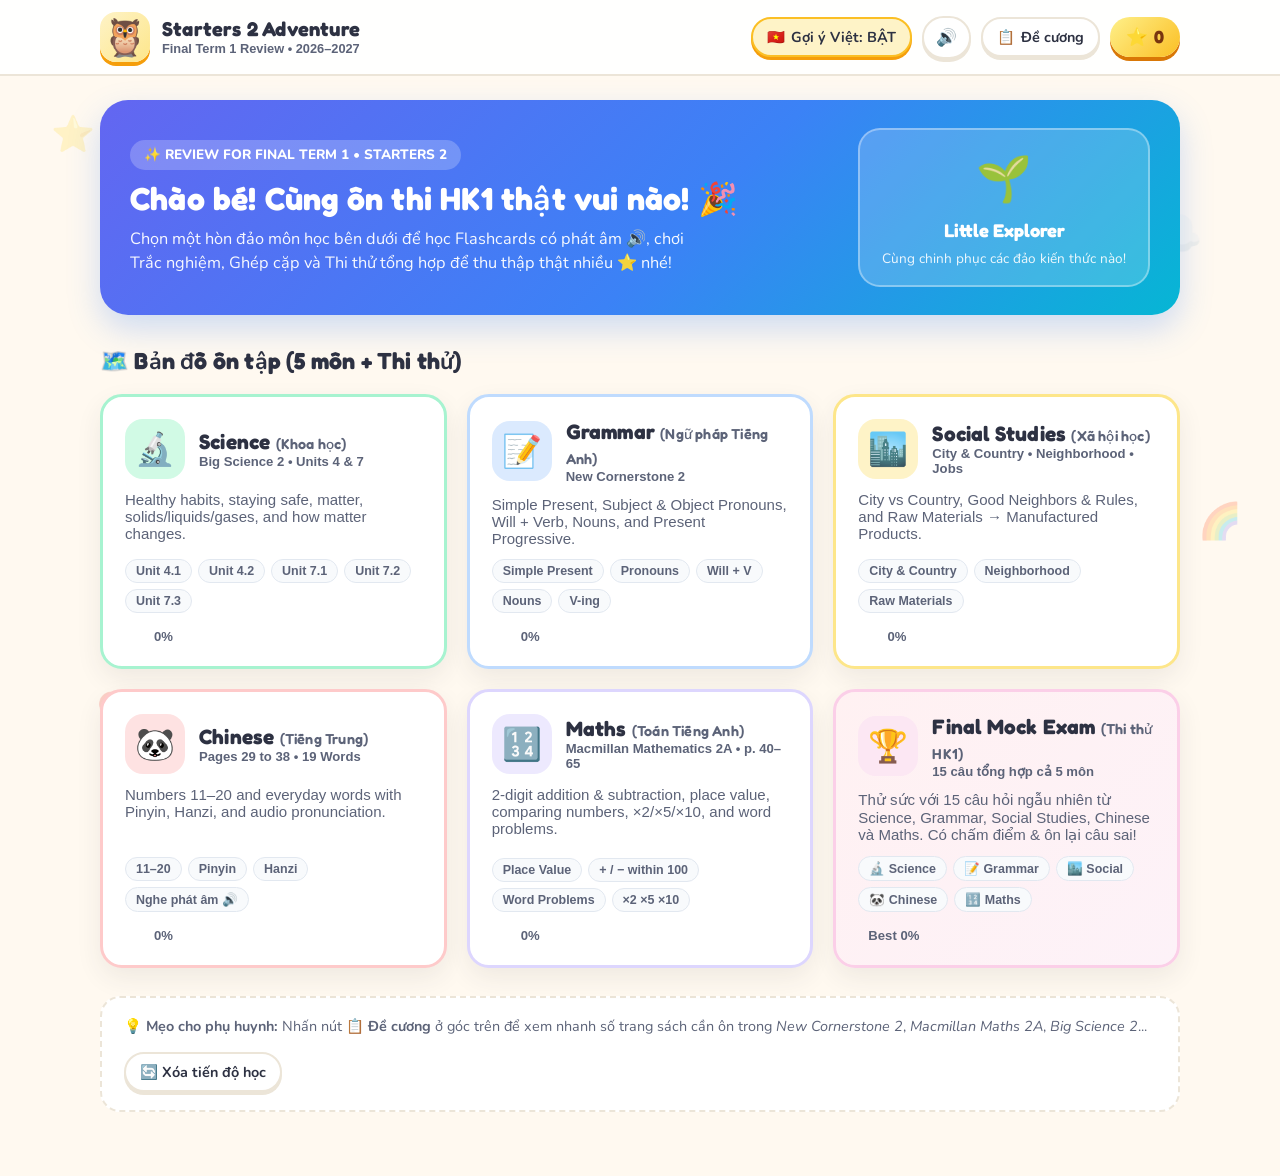
==== review-app/index.html @ 8acafac0 "Add Starters 2 Final Term 1 review web app" ====
<!DOCTYPE html>
<html lang="en">
<head>
  <meta charset="UTF-8" />
  <meta name="viewport" content="width=device-width, initial-scale=1.0" />
  <title>Starters 2 — Final Term 1 Review Adventure</title>
  <link rel="preconnect" href="https://fonts.googleapis.com">
  <link rel="preconnect" href="https://fonts.gstatic.com" crossorigin>
  <link href="https://fonts.googleapis.com/css2?family=Fredoka:wght@400;500;600;700&family=Nunito:wght@500;600;700;800&display=swap" rel="stylesheet">
  <link rel="stylesheet" href="styles.css" />
</head>
<body>
  <div class="bg-decor" aria-hidden="true">
    <span class="float-shape s1">⭐</span>
    <span class="float-shape s2">☁️</span>
    <span class="float-shape s3">🎈</span>
    <span class="float-shape s4">✨</span>
    <span class="float-shape s5">🌈</span>
  </div>

  <header class="topbar">
    <div class="topbar-inner">
      <button class="brand" id="btnHome" title="Back to Home">
        <span class="brand-logo">🦉</span>
        <div class="brand-text">
          <h1>Starters 2 Adventure</h1>
          <p>Final Term 1 Review • 2026–2027</p>
        </div>
      </button>

      <div class="topbar-actions">
        <button class="pill-btn" id="btnToggleVi" title="Bật/tắt gợi ý Tiếng Việt">
          <span>🇻🇳</span> <span id="viLabel">Gợi ý Việt: BẬT</span>
        </button>
        <button class="pill-btn icon-only" id="btnSound" title="Bật/tắt âm thanh">🔊</button>
        <button class="pill-btn" id="btnSyllabus" title="Xem đề cương & số trang sách">
          📋 <span class="hide-sm">Đề cương</span>
        </button>
        <div class="star-badge" id="starCounter" title="Số sao bé đạt được">
          <span class="star-icon">⭐</span>
          <span id="totalStars">0</span>
        </div>
      </div>
    </div>
  </header>

  <main id="app" class="app-container">
    <!-- Dynamic views rendered by app.js -->
  </main>

  <!-- Syllabus Reference Modal -->
  <div class="modal-backdrop hidden" id="syllabusModal" role="dialog" aria-modal="true" aria-labelledby="syllabusTitle">
    <div class="modal-card">
      <div class="modal-header">
        <h2 id="syllabusTitle">📋 Đề cương ôn thi HK1 — Starters 2</h2>
        <button class="close-btn" id="btnCloseSyllabus" aria-label="Close">✕</button>
      </div>
      <div class="modal-body" id="syllabusContent"></div>
    </div>
  </div>

  <!-- Confetti Canvas -->
  <canvas id="confettiCanvas" aria-hidden="true"></canvas>

  <script src="data.js"></script>
  <script src="app.js"></script>
</body>
</html>
---- review-app/styles.css ----
:root {
  --bg: #fff9f0;
  --surface: #ffffff;
  --text: #2d3142;
  --text-soft: #5c6378;
  --border: #ece5d8;

  --science: #10b981;
  --science-dark: #059669;
  --science-soft: #d1fae5;

  --grammar: #3b82f6;
  --grammar-dark: #2563eb;
  --grammar-soft: #dbeafe;

  --social: #f59e0b;
  --social-dark: #d97706;
  --social-soft: #fef3c7;

  --chinese: #ef4444;
  --chinese-dark: #dc2626;
  --chinese-soft: #fee2e2;

  --maths: #8b5cf6;
  --maths-dark: #7c3aed;
  --maths-soft: #ede9fe;

  --exam: #ec4899;
  --exam-dark: #db2777;
  --exam-soft: #fce7f3;

  --gold: #fbbf24;
  --radius: 22px;
  --shadow: 0 10px 26px rgba(45, 49, 66, 0.08);
  --shadow-lg: 0 16px 36px rgba(45, 49, 66, 0.13);
}

* {
  box-sizing: border-box;
  margin: 0;
  padding: 0;
}

body {
  font-family: 'Nunito', -apple-system, BlinkMacSystemFont, 'Segoe UI', sans-serif;
  background: var(--bg);
  color: var(--text);
  min-height: 100vh;
  overflow-x: hidden;
  line-height: 1.5;
}

h1, h2, h3, h4, .font-display {
  font-family: 'Fredoka', 'Nunito', sans-serif;
  letter-spacing: 0.2px;
}

/* Floating background decorations */
.bg-decor {
  position: fixed;
  inset: 0;
  pointer-events: none;
  z-index: 0;
  overflow: hidden;
}

.float-shape {
  position: absolute;
  font-size: 2.2rem;
  opacity: 0.22;
  animation: floatY 8s ease-in-out infinite;
}
.float-shape.s1 { top: 12%; left: 4%; animation-delay: 0s; }
.float-shape.s2 { top: 22%; right: 6%; animation-delay: 1.5s; font-size: 3rem; }
.float-shape.s3 { bottom: 18%; left: 7%; animation-delay: 3s; }
.float-shape.s4 { bottom: 12%; right: 8%; animation-delay: 2s; }
.float-shape.s5 { top: 55%; right: 3%; animation-delay: 4s; }

@keyframes floatY {
  0%, 100% { transform: translateY(0px) rotate(0deg); }
  50% { transform: translateY(-16px) rotate(6deg); }
}

/* Top Navigation Bar */
.topbar {
  position: sticky;
  top: 0;
  z-index: 30;
  background: rgba(255, 255, 255, 0.92);
  backdrop-filter: blur(12px);
  border-bottom: 2px solid var(--border);
}

.topbar-inner {
  max-width: 1120px;
  margin: 0 auto;
  padding: 12px 20px;
  display: flex;
  align-items: center;
  justify-content: space-between;
  gap: 12px;
  flex-wrap: wrap;
}

.brand {
  display: flex;
  align-items: center;
  gap: 12px;
  background: none;
  border: none;
  cursor: pointer;
  text-align: left;
  color: var(--text);
}

.brand-logo {
  font-size: 2.3rem;
  width: 50px;
  height: 50px;
  display: grid;
  place-items: center;
  background: linear-gradient(135deg, #fef3c7, #fde68a);
  border-radius: 16px;
  box-shadow: 0 4px 0 #f59e0b;
  transition: transform 0.2s;
}
.brand:hover .brand-logo { transform: rotate(-6deg) scale(1.06); }

.brand-text h1 {
  font-size: 1.25rem;
  line-height: 1.15;
  color: var(--text);
}
.brand-text p {
  font-size: 0.8rem;
  font-weight: 700;
  color: var(--text-soft);
}

.topbar-actions {
  display: flex;
  align-items: center;
  gap: 10px;
  flex-wrap: wrap;
}

.pill-btn {
  display: inline-flex;
  align-items: center;
  gap: 6px;
  background: var(--surface);
  border: 2px solid var(--border);
  border-radius: 999px;
  padding: 8px 14px;
  font-family: inherit;
  font-size: 0.9rem;
  font-weight: 700;
  color: var(--text);
  cursor: pointer;
  transition: all 0.15s ease;
  box-shadow: 0 3px 0 var(--border);
}
.pill-btn:hover {
  transform: translateY(-2px);
  border-color: #cbd5e1;
}
.pill-btn:active {
  transform: translateY(1px);
  box-shadow: 0 1px 0 var(--border);
}
.pill-btn.active {
  background: #fef3c7;
  border-color: #fbbf24;
  box-shadow: 0 3px 0 #f59e0b;
}
.pill-btn.icon-only {
  padding: 8px 12px;
  font-size: 1.05rem;
}

.star-badge {
  display: inline-flex;
  align-items: center;
  gap: 6px;
  background: linear-gradient(135deg, #fef08a, #fbbf24);
  color: #78350f;
  font-family: 'Fredoka', sans-serif;
  font-weight: 700;
  font-size: 1.1rem;
  padding: 7px 16px;
  border-radius: 999px;
  box-shadow: 0 4px 0 #d97706;
}
.star-badge.pop {
  animation: popStar 0.4s ease;
}
@keyframes popStar {
  0% { transform: scale(1); }
  50% { transform: scale(1.25); }
  100% { transform: scale(1); }
}

/* Main Container */
.app-container {
  position: relative;
  z-index: 1;
  max-width: 1120px;
  margin: 0 auto;
  padding: 24px 20px 64px;
}

/* Hero Banner on Home */
.hero-card {
  background: linear-gradient(135deg, #6366f1 0%, #3b82f6 55%, #06b6d4 100%);
  color: white;
  border-radius: 28px;
  padding: 28px 30px;
  display: flex;
  align-items: center;
  justify-content: space-between;
  gap: 24px;
  box-shadow: 0 14px 32px rgba(59, 130, 246, 0.25);
  margin-bottom: 28px;
  flex-wrap: wrap;
}

.hero-left {
  flex: 1;
  min-width: 260px;
}

.hero-badge {
  display: inline-flex;
  align-items: center;
  gap: 6px;
  background: rgba(255, 255, 255, 0.22);
  padding: 5px 14px;
  border-radius: 999px;
  font-size: 0.85rem;
  font-weight: 800;
  margin-bottom: 10px;
}

.hero-left h2 {
  font-size: 2rem;
  line-height: 1.2;
  margin-bottom: 8px;
}

.hero-left p {
  font-size: 1.02rem;
  opacity: 0.95;
  max-width: 560px;
}

.hero-rank {
  background: rgba(255, 255, 255, 0.18);
  border: 2px solid rgba(255, 255, 255, 0.35);
  border-radius: 22px;
  padding: 16px 22px;
  min-width: 220px;
  text-align: center;
}

.rank-emoji {
  font-size: 2.8rem;
  display: block;
  margin-bottom: 4px;
}
.rank-title {
  font-family: 'Fredoka', sans-serif;
  font-size: 1.15rem;
  font-weight: 700;
}
.rank-sub {
  font-size: 0.85rem;
  opacity: 0.9;
  margin-top: 4px;
}

/* Section Title */
.section-head {
  display: flex;
  align-items: center;
  justify-content: space-between;
  gap: 12px;
  margin-bottom: 16px;
  flex-wrap: wrap;
}
.section-head h3 {
  font-size: 1.45rem;
}

/* Subject Cards Grid */
.subject-grid {
  display: grid;
  grid-template-columns: repeat(auto-fit, minmax(290px, 1fr));
  gap: 20px;
  margin-bottom: 28px;
}

.subject-card {
  background: var(--surface);
  border-radius: var(--radius);
  padding: 22px;
  border: 3px solid var(--border);
  box-shadow: var(--shadow);
  cursor: pointer;
  transition: transform 0.2s ease, box-shadow 0.2s ease;
  display: flex;
  flex-direction: column;
  gap: 12px;
  position: relative;
  overflow: hidden;
  text-align: left;
}
.subject-card:hover {
  transform: translateY(-6px);
  box-shadow: var(--shadow-lg);
}

.subject-card[data-theme="science"] { border-color: #a7f3d0; }
.subject-card[data-theme="grammar"] { border-color: #bfdbfe; }
.subject-card[data-theme="social"]  { border-color: #fde68a; }
.subject-card[data-theme="chinese"] { border-color: #fecaca; }
.subject-card[data-theme="maths"]   { border-color: #ddd6fe; }
.subject-card[data-theme="exam"]    {
  border-color: #fbcfe8;
  background: linear-gradient(135deg, #fff1f2 0%, #fdf2f8 100%);
}

.subject-top {
  display: flex;
  align-items: center;
  gap: 14px;
}

.subject-icon {
  width: 60px;
  height: 60px;
  border-radius: 18px;
  display: grid;
  place-items: center;
  font-size: 2rem;
  flex-shrink: 0;
}
.subject-card[data-theme="science"] .subject-icon { background: var(--science-soft); }
.subject-card[data-theme="grammar"] .subject-icon { background: var(--grammar-soft); }
.subject-card[data-theme="social"]  .subject-icon { background: var(--social-soft); }
.subject-card[data-theme="chinese"] .subject-icon { background: var(--chinese-soft); }
.subject-card[data-theme="maths"]   .subject-icon { background: var(--maths-soft); }
.subject-card[data-theme="exam"]    .subject-icon { background: var(--exam-soft); }

.subject-meta h4 {
  font-size: 1.3rem;
  color: var(--text);
}
.subject-meta .book-tag {
  font-size: 0.82rem;
  font-weight: 700;
  color: var(--text-soft);
}

.subject-desc {
  font-size: 0.94rem;
  color: var(--text-soft);
  flex: 1;
}

.subject-tags {
  display: flex;
  flex-wrap: wrap;
  gap: 6px;
}
.mini-tag {
  font-size: 0.78rem;
  font-weight: 700;
  padding: 4px 10px;
  border-radius: 999px;
  background: #f8fafc;
  border: 1px solid #e2e8f0;
  color: var(--text-soft);
}

.progress-row {
  display: flex;
  align-items: center;
  gap: 10px;
  margin-top: 4px;
}
.progress-track {
  flex: 1;
  height: 11px;
  background: #f1f5f9;
  border-radius: 999px;
  overflow: hidden;
}
.progress-fill {
  height: 100%;
  border-radius: 999px;
  transition: width 0.4s ease;
}
.subject-card[data-theme="science"] .progress-fill { background: var(--science); }
.subject-card[data-theme="grammar"] .progress-fill { background: var(--grammar); }
.subject-card[data-theme="social"]  .progress-fill { background: var(--social); }
.subject-card[data-theme="chinese"] .progress-fill { background: var(--chinese); }
.subject-card[data-theme="maths"]   .progress-fill { background: var(--maths); }
.subject-card[data-theme="exam"]    .progress-fill { background: var(--exam); }

.progress-pct {
  font-size: 0.82rem;
  font-weight: 800;
  color: var(--text-soft);
  min-width: 38px;
  text-align: right;
}

/* Subject Detail View */
.back-bar {
  display: flex;
  align-items: center;
  justify-content: space-between;
  gap: 12px;
  margin-bottom: 20px;
  flex-wrap: wrap;
}

.btn {
  display: inline-flex;
  align-items: center;
  justify-content: center;
  gap: 8px;
  border: none;
  border-radius: 16px;
  padding: 12px 22px;
  font-family: 'Fredoka', 'Nunito', sans-serif;
  font-size: 1rem;
  font-weight: 600;
  cursor: pointer;
  transition: transform 0.12s ease, filter 0.15s ease;
}
.btn:hover { filter: brightness(1.04); transform: translateY(-2px); }
.btn:active { transform: translateY(2px); }
.btn:disabled { opacity: 0.5; cursor: not-allowed; transform: none; }

.btn-primary {
  background: var(--grammar);
  color: white;
  box-shadow: 0 5px 0 var(--grammar-dark);
}
.btn-success {
  background: var(--science);
  color: white;
  box-shadow: 0 5px 0 var(--science-dark);
}
.btn-warn {
  background: var(--social);
  color: white;
  box-shadow: 0 5px 0 var(--social-dark);
}
.btn-pink {
  background: var(--exam);
  color: white;
  box-shadow: 0 5px 0 var(--exam-dark);
}
.btn-ghost {
  background: var(--surface);
  color: var(--text);
  border: 2px solid var(--border);
  box-shadow: 0 4px 0 var(--border);
}

.subject-banner {
  border-radius: 24px;
  padding: 22px 26px;
  color: white;
  display: flex;
  align-items: center;
  justify-content: space-between;
  gap: 18px;
  margin-bottom: 22px;
  flex-wrap: wrap;
}
.subject-banner.science { background: linear-gradient(135deg, #10b981, #059669); }
.subject-banner.grammar { background: linear-gradient(135deg, #3b82f6, #2563eb); }
.subject-banner.social  { background: linear-gradient(135deg, #f59e0b, #d97706); }
.subject-banner.chinese { background: linear-gradient(135deg, #ef4444, #dc2626); }
.subject-banner.maths   { background: linear-gradient(135deg, #8b5cf6, #7c3aed); }
.subject-banner.exam    { background: linear-gradient(135deg, #ec4899, #db2777); }

.banner-info {
  display: flex;
  align-items: center;
  gap: 16px;
}
.banner-emoji {
  font-size: 2.8rem;
  background: rgba(255, 255, 255, 0.22);
  width: 68px;
  height: 68px;
  border-radius: 20px;
  display: grid;
  place-items: center;
}
.banner-info h2 { font-size: 1.7rem; }
.banner-info p { opacity: 0.94; font-size: 0.95rem; }

/* Topic Filter Pills */
.topic-pills {
  display: flex;
  flex-wrap: wrap;
  gap: 10px;
  margin-bottom: 20px;
}
.topic-pill {
  background: var(--surface);
  border: 2px solid var(--border);
  border-radius: 999px;
  padding: 8px 16px;
  font-family: inherit;
  font-weight: 700;
  font-size: 0.9rem;
  color: var(--text);
  cursor: pointer;
  transition: all 0.15s;
}
.topic-pill:hover { border-color: #94a3b8; }
.topic-pill.active {
  background: #2d3142;
  color: white;
  border-color: #2d3142;
}

/* Mode Tabs */
.mode-tabs {
  display: grid;
  grid-template-columns: repeat(auto-fit, minmax(150px, 1fr));
  gap: 12px;
  margin-bottom: 24px;
}
.mode-tab {
  background: var(--surface);
  border: 3px solid var(--border);
  border-radius: 18px;
  padding: 14px 12px;
  font-family: 'Fredoka', sans-serif;
  font-size: 1rem;
  font-weight: 600;
  color: var(--text);
  cursor: pointer;
  display: flex;
  align-items: center;
  justify-content: center;
  gap: 8px;
  transition: all 0.15s;
  box-shadow: 0 4px 0 var(--border);
}
.mode-tab:hover { transform: translateY(-2px); }
.mode-tab.active {
  background: #fef3c7;
  border-color: #f59e0b;
  box-shadow: 0 4px 0 #d97706;
  color: #78350f;
}

/* Panel Card */
.panel {
  background: var(--surface);
  border: 3px solid var(--border);
  border-radius: 26px;
  padding: 28px;
  box-shadow: var(--shadow);
}

/* Flashcard Mode */
.flashcard-stage {
  display: flex;
  flex-direction: column;
  align-items: center;
  gap: 20px;
}

.flashcard-wrap {
  width: 100%;
  max-width: 540px;
  perspective: 1100px;
}

.flashcard {
  width: 100%;
  min-height: 310px;
  position: relative;
  transform-style: preserve-3d;
  transition: transform 0.55s cubic-bezier(0.22, 1, 0.36, 1);
  cursor: pointer;
}
.flashcard.flipped { transform: rotateY(180deg); }

.card-face {
  position: absolute;
  inset: 0;
  backface-visibility: hidden;
  border-radius: 26px;
  padding: 28px 24px;
  display: flex;
  flex-direction: column;
  align-items: center;
  justify-content: center;
  text-align: center;
  gap: 12px;
  border: 3px solid #e2e8f0;
  box-shadow: 0 12px 26px rgba(45, 49, 66, 0.09);
}

.card-front {
  background: linear-gradient(180deg, #ffffff 0%, #f8fafc 100%);
}
.card-back {
  background: linear-gradient(180deg, #fffbeb 0%, #fef3c7 100%);
  border-color: #fcd34d;
  transform: rotateY(180deg);
}

.fc-topic {
  font-size: 0.8rem;
  font-weight: 800;
  text-transform: uppercase;
  letter-spacing: 0.6px;
  color: var(--text-soft);
  background: rgba(15, 23, 42, 0.06);
  padding: 4px 12px;
  border-radius: 999px;
}

.fc-emoji { font-size: 3.5rem; line-height: 1; }
.fc-word {
  font-family: 'Fredoka', sans-serif;
  font-size: 2.1rem;
  font-weight: 700;
  color: var(--text);
}
.fc-word.hanzi {
  font-size: 3.4rem;
}
.fc-pinyin {
  font-size: 1.35rem;
  font-weight: 800;
  color: var(--chinese);
}
.fc-meaning {
  font-size: 1.35rem;
  font-weight: 800;
  color: #92400e;
}
.fc-example {
  font-size: 1rem;
  color: var(--text);
  background: rgba(255, 255, 255, 0.78);
  padding: 10px 16px;
  border-radius: 14px;
  max-width: 440px;
}
.fc-tip {
  font-size: 0.85rem;
  color: var(--text-soft);
  margin-top: 6px;
}

.speak-btn {
  display: inline-flex;
  align-items: center;
  gap: 6px;
  background: #3b82f6;
  color: white;
  border: none;
  border-radius: 999px;
  padding: 8px 18px;
  font-family: inherit;
  font-weight: 700;
  font-size: 0.92rem;
  cursor: pointer;
  box-shadow: 0 3px 0 #1d4ed8;
}
.speak-btn:hover { filter: brightness(1.06); }

.fc-controls {
  display: flex;
  align-items: center;
  justify-content: center;
  gap: 12px;
  flex-wrap: wrap;
}
.fc-counter {
  font-weight: 800;
  color: var(--text-soft);
  min-width: 90px;
  text-align: center;
}

/* Quiz Mode */
.quiz-header {
  display: flex;
  align-items: center;
  justify-content: space-between;
  gap: 12px;
  margin-bottom: 18px;
  flex-wrap: wrap;
}
.quiz-progress-bar {
  width: 100%;
  height: 12px;
  background: #f1f5f9;
  border-radius: 999px;
  overflow: hidden;
  margin-bottom: 22px;
}
.quiz-progress-fill {
  height: 100%;
  background: linear-gradient(90deg, #3b82f6, #10b981);
  border-radius: 999px;
  transition: width 0.35s ease;
}

.quiz-question-box {
  background: #f8fafc;
  border: 2px solid #e2e8f0;
  border-radius: 20px;
  padding: 22px;
  margin-bottom: 20px;
  text-align: center;
}
.quiz-emoji { font-size: 2.8rem; margin-bottom: 8px; display: block; }
.quiz-q-text {
  font-family: 'Fredoka', sans-serif;
  font-size: 1.45rem;
  color: var(--text);
  margin-bottom: 8px;
}
.quiz-q-text.hanzi-big { font-size: 2.2rem; }
.quiz-vi-hint {
  font-size: 0.95rem;
  color: #0369a1;
  background: #e0f2fe;
  display: inline-block;
  padding: 4px 12px;
  border-radius: 999px;
  font-weight: 700;
  margin-top: 6px;
}

.options-grid {
  display: grid;
  grid-template-columns: repeat(auto-fit, minmax(220px, 1fr));
  gap: 14px;
  margin-bottom: 18px;
}

.option-btn {
  background: var(--surface);
  border: 3px solid #e2e8f0;
  border-radius: 18px;
  padding: 16px 18px;
  font-family: inherit;
  font-size: 1.08rem;
  font-weight: 700;
  color: var(--text);
  cursor: pointer;
  text-align: left;
  display: flex;
  align-items: center;
  gap: 12px;
  transition: all 0.15s ease;
  box-shadow: 0 4px 0 #e2e8f0;
}
.option-btn:hover:not(:disabled) {
  border-color: #60a5fa;
  background: #eff6ff;
  transform: translateY(-2px);
}
.option-letter {
  width: 34px;
  height: 34px;
  border-radius: 10px;
  background: #f1f5f9;
  display: grid;
  place-items: center;
  font-family: 'Fredoka', sans-serif;
  font-weight: 700;
  flex-shrink: 0;
}
.option-btn.correct {
  background: #d1fae5;
  border-color: #10b981;
  box-shadow: 0 4px 0 #059669;
  color: #065f46;
}
.option-btn.correct .option-letter { background: #10b981; color: white; }

.option-btn.wrong {
  background: #fee2e2;
  border-color: #ef4444;
  box-shadow: 0 4px 0 #dc2626;
  color: #991b1b;
  animation: shake 0.35s ease;
}
.option-btn.wrong .option-letter { background: #ef4444; color: white; }

@keyframes shake {
  0%, 100% { transform: translateX(0); }
  25% { transform: translateX(-6px); }
  75% { transform: translateX(6px); }
}

.feedback-banner {
  border-radius: 18px;
  padding: 16px 20px;
  margin-bottom: 16px;
  display: flex;
  align-items: center;
  justify-content: space-between;
  gap: 14px;
  flex-wrap: wrap;
}
.feedback-banner.ok {
  background: #ecfdf5;
  border: 2px solid #6ee7b7;
  color: #065f46;
}
.feedback-banner.no {
  background: #fef2f2;
  border: 2px solid #fca5a5;
  color: #991b1b;
}
.feedback-text strong { display: block; font-size: 1.08rem; }

/* Matching Game */
.match-board {
  display: grid;
  grid-template-columns: 1fr 1fr;
  gap: 18px;
  margin-top: 16px;
}
.match-col {
  display: flex;
  flex-direction: column;
  gap: 12px;
}
.match-card {
  background: var(--surface);
  border: 3px solid #e2e8f0;
  border-radius: 16px;
  padding: 14px 16px;
  font-family: inherit;
  font-size: 1.02rem;
  font-weight: 700;
  color: var(--text);
  cursor: pointer;
  text-align: center;
  transition: all 0.15s;
  box-shadow: 0 4px 0 #e2e8f0;
}
.match-card:hover:not(:disabled) {
  transform: translateY(-2px);
  border-color: #93c5fd;
}
.match-card.selected {
  background: #dbeafe;
  border-color: #3b82f6;
  box-shadow: 0 4px 0 #2563eb;
}
.match-card.matched {
  background: #d1fae5;
  border-color: #10b981;
  color: #065f46;
  opacity: 0.72;
  cursor: default;
  box-shadow: none;
}
.match-card.wrong-flash {
  background: #fee2e2;
  border-color: #ef4444;
  animation: shake 0.35s ease;
}

/* Fill-in-the-blank / Word Chip Builder */
.blank-sentence {
  font-family: 'Fredoka', sans-serif;
  font-size: 1.45rem;
  line-height: 1.8;
  margin: 10px 0 14px;
}
.blank-slot {
  display: inline-block;
  min-width: 110px;
  padding: 2px 14px;
  margin: 0 4px;
  border-bottom: 4px dashed #3b82f6;
  background: #eff6ff;
  border-radius: 10px;
  color: #1d4ed8;
  font-weight: 700;
}
.blank-slot.filled-ok {
  border-bottom-color: #10b981;
  background: #d1fae5;
  color: #065f46;
}
.blank-slot.filled-no {
  border-bottom-color: #ef4444;
  background: #fee2e2;
  color: #991b1b;
}

.chips-wrap {
  display: flex;
  flex-wrap: wrap;
  justify-content: center;
  gap: 12px;
  margin: 18px 0;
}
.word-chip {
  background: var(--surface);
  border: 3px solid #cbd5e1;
  border-radius: 16px;
  padding: 12px 22px;
  font-family: 'Fredoka', sans-serif;
  font-size: 1.1rem;
  color: var(--text);
  cursor: pointer;
  box-shadow: 0 4px 0 #cbd5e1;
  transition: all 0.15s;
}
.word-chip:hover:not(:disabled) {
  background: #fef3c7;
  border-color: #f59e0b;
  transform: translateY(-2px);
}

/* Result Summary Card */
.result-card {
  text-align: center;
  padding: 28px 18px;
}
.result-trophy { font-size: 4.5rem; margin-bottom: 8px; }
.result-card h3 { font-size: 1.9rem; margin-bottom: 8px; }
.result-score {
  font-family: 'Fredoka', sans-serif;
  font-size: 2.3rem;
  color: var(--grammar);
  margin: 10px 0;
}
.mistake-list {
  text-align: left;
  max-width: 640px;
  margin: 20px auto;
  display: flex;
  flex-direction: column;
  gap: 10px;
}
.mistake-item {
  background: #fff7ed;
  border: 2px solid #fed7aa;
  border-radius: 14px;
  padding: 12px 16px;
  font-size: 0.95rem;
}

/* Parent Reset Footer */
.home-footer {
  margin-top: 28px;
  padding: 18px 22px;
  background: var(--surface);
  border: 2px dashed var(--border);
  border-radius: 20px;
  display: flex;
  align-items: center;
  justify-content: space-between;
  gap: 14px;
  flex-wrap: wrap;
  font-size: 0.9rem;
  color: var(--text-soft);
}

/* Modal */
.modal-backdrop {
  position: fixed;
  inset: 0;
  background: rgba(15, 23, 42, 0.55);
  backdrop-filter: blur(4px);
  z-index: 60;
  display: flex;
  align-items: center;
  justify-content: center;
  padding: 18px;
}
.modal-backdrop.hidden { display: none; }

.modal-card {
  background: var(--surface);
  border-radius: 24px;
  width: 100%;
  max-width: 720px;
  max-height: 86vh;
  display: flex;
  flex-direction: column;
  overflow: hidden;
  box-shadow: 0 24px 60px rgba(0, 0, 0, 0.25);
}
.modal-header {
  padding: 18px 24px;
  border-bottom: 2px solid var(--border);
  display: flex;
  align-items: center;
  justify-content: space-between;
}
.close-btn {
  width: 36px;
  height: 36px;
  border-radius: 12px;
  border: 2px solid var(--border);
  background: #f8fafc;
  font-size: 1.1rem;
  cursor: pointer;
}
.modal-body {
  padding: 20px 24px;
  overflow-y: auto;
  display: flex;
  flex-direction: column;
  gap: 14px;
}
.syl-block {
  background: #f8fafc;
  border: 2px solid #e2e8f0;
  border-radius: 16px;
  padding: 14px 16px;
}
.syl-block h4 { margin-bottom: 6px; font-size: 1.08rem; }
.syl-block ul { padding-left: 18px; font-size: 0.92rem; color: var(--text-soft); }
.syl-block li { margin-bottom: 4px; }

/* Confetti Canvas */
#confettiCanvas {
  position: fixed;
  inset: 0;
  pointer-events: none;
  z-index: 80;
}

@media (max-width: 640px) {
  .hide-sm { display: none; }
  .hero-left h2 { font-size: 1.55rem; }
  .panel { padding: 18px; }
  .match-board { grid-template-columns: 1fr; }
  .fc-word { font-size: 1.7rem; }
  .fc-word.hanzi { font-size: 2.7rem; }
}
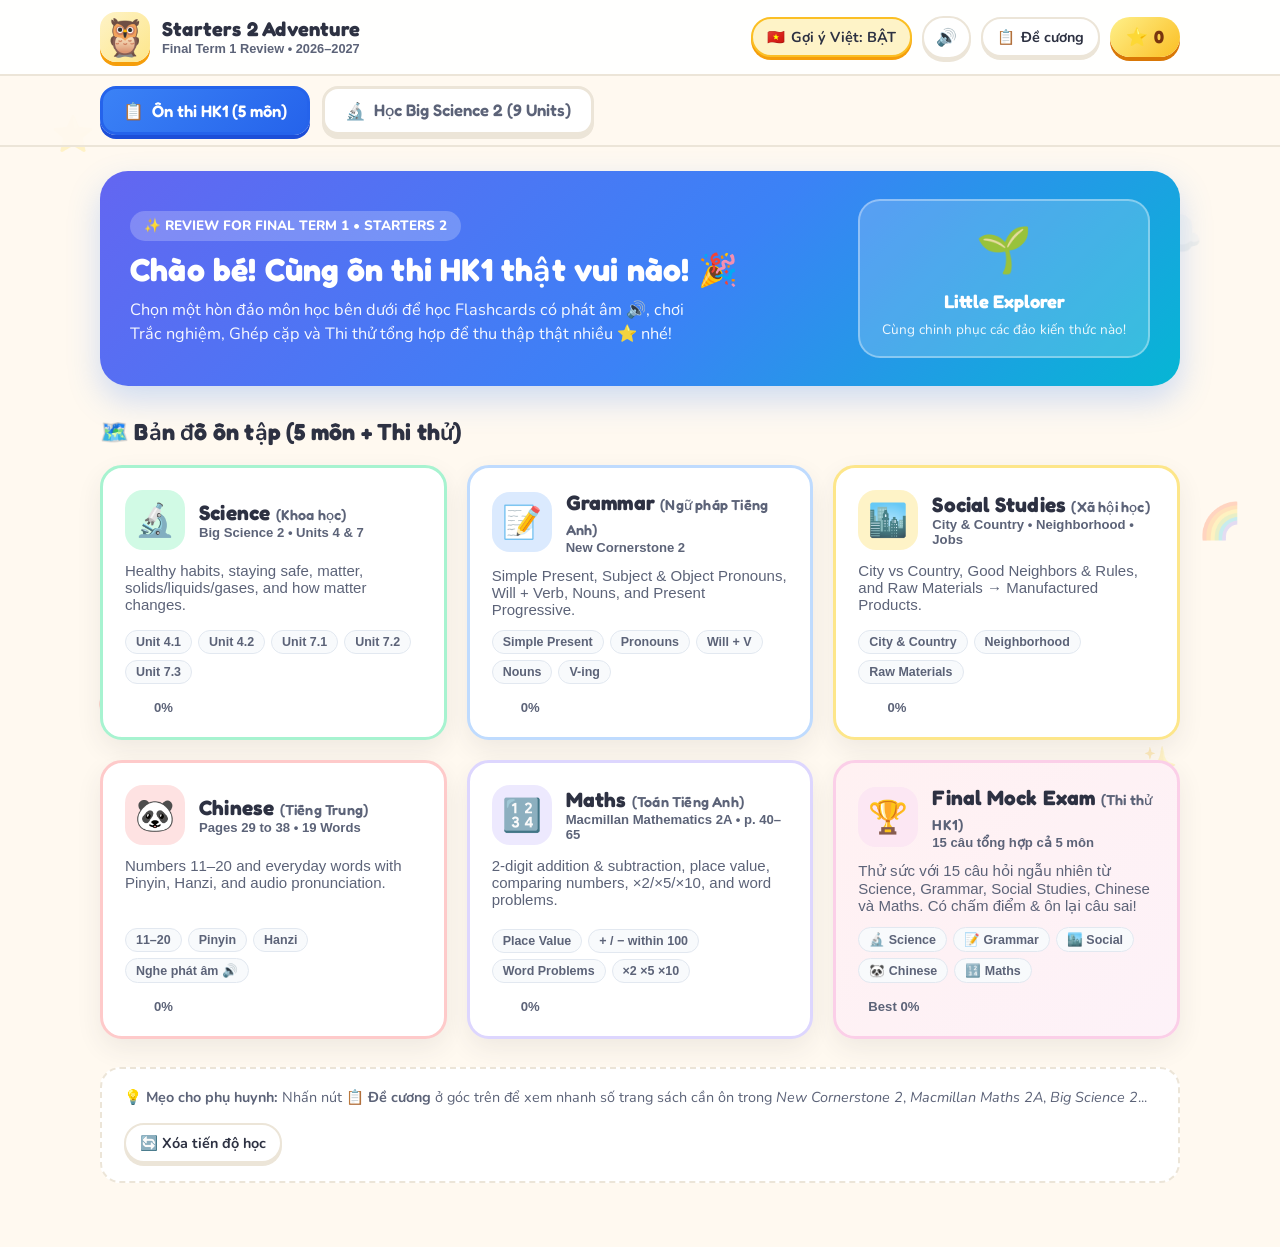
==== commit aa64fd94: "Add Big Science 2 full 9-unit learning tab from PDF" ====
--- a/review-app/index.html
+++ b/review-app/index.html
@@ -44,6 +44,17 @@
     </div>
   </header>
 
+  <nav class="main-tabs-bar" aria-label="Main sections">
+    <div class="main-tabs-inner">
+      <button class="main-tab active" id="tabReview" data-main-tab="review">
+        <span>📋</span> Ôn thi HK1 (5 môn)
+      </button>
+      <button class="main-tab" id="tabBigScience" data-main-tab="bigscience">
+        <span>🔬</span> Học Big Science 2 (9 Units)
+      </button>
+    </div>
+  </nav>
+
   <main id="app" class="app-container">
     <!-- Dynamic views rendered by app.js -->
   </main>
@@ -63,6 +74,7 @@
   <canvas id="confettiCanvas" aria-hidden="true"></canvas>
 
   <script src="data.js"></script>
+  <script src="big-science-data.js"></script>
   <script src="app.js"></script>
 </body>
 </html>
--- a/review-app/styles.css
+++ b/review-app/styles.css
@@ -1047,6 +1047,225 @@
   z-index: 80;
 }
 
+/* Main Tab Switcher (Ôn thi HK1 vs Học Big Science 2) */
+.main-tabs-bar {
+  position: relative;
+  z-index: 20;
+  background: rgba(255, 249, 240, 0.92);
+  border-bottom: 2px solid var(--border);
+}
+.main-tabs-inner {
+  max-width: 1120px;
+  margin: 0 auto;
+  padding: 10px 20px;
+  display: flex;
+  gap: 12px;
+  flex-wrap: wrap;
+}
+.main-tab {
+  display: inline-flex;
+  align-items: center;
+  gap: 8px;
+  background: var(--surface);
+  border: 3px solid var(--border);
+  border-radius: 16px;
+  padding: 10px 20px;
+  font-family: 'Fredoka', 'Nunito', sans-serif;
+  font-size: 1.04rem;
+  font-weight: 600;
+  color: var(--text-soft);
+  cursor: pointer;
+  transition: all 0.15s ease;
+  box-shadow: 0 4px 0 var(--border);
+}
+.main-tab:hover {
+  transform: translateY(-2px);
+  color: var(--text);
+}
+.main-tab.active {
+  background: linear-gradient(135deg, #10b981, #059669);
+  border-color: #059669;
+  color: #ffffff;
+  box-shadow: 0 4px 0 #047857;
+}
+.main-tab[data-main-tab="review"].active {
+  background: linear-gradient(135deg, #3b82f6, #2563eb);
+  border-color: #2563eb;
+  box-shadow: 0 4px 0 #1d4ed8;
+}
+
+/* Big Science 2 Learning Tab */
+.bs-hero {
+  background: linear-gradient(135deg, #059669 0%, #10b981 55%, #14b8a6 100%);
+  color: #ffffff;
+  border-radius: 28px;
+  padding: 26px 30px;
+  margin-bottom: 24px;
+  box-shadow: 0 14px 30px rgba(16, 185, 129, 0.22);
+}
+.bs-hero h2 { font-size: 1.9rem; margin-bottom: 6px; }
+.bs-hero p { opacity: 0.95; max-width: 680px; }
+
+.bs-unit-grid {
+  display: grid;
+  grid-template-columns: repeat(auto-fit, minmax(290px, 1fr));
+  gap: 18px;
+}
+
+.bs-unit-card {
+  background: var(--surface);
+  border: 3px solid var(--border);
+  border-radius: var(--radius);
+  padding: 20px;
+  text-align: left;
+  cursor: pointer;
+  display: flex;
+  flex-direction: column;
+  gap: 10px;
+  box-shadow: var(--shadow);
+  transition: transform 0.2s ease, box-shadow 0.2s ease;
+}
+.bs-unit-card:hover {
+  transform: translateY(-5px);
+  box-shadow: var(--shadow-lg);
+}
+.bs-unit-top {
+  display: flex;
+  align-items: center;
+  justify-content: space-between;
+  gap: 10px;
+}
+.bs-unit-badge {
+  display: inline-flex;
+  align-items: center;
+  gap: 6px;
+  font-size: 0.78rem;
+  font-weight: 800;
+  padding: 4px 10px;
+  border-radius: 999px;
+  background: #f1f5f9;
+  color: var(--text-soft);
+}
+.hk1-pill {
+  font-size: 0.76rem;
+  font-weight: 800;
+  padding: 4px 10px;
+  border-radius: 999px;
+  background: #fef3c7;
+  color: #b45309;
+  border: 1px solid #fcd34d;
+}
+.bs-unit-head {
+  display: flex;
+  align-items: center;
+  gap: 12px;
+}
+.bs-unit-emoji {
+  width: 52px;
+  height: 52px;
+  border-radius: 16px;
+  display: grid;
+  place-items: center;
+  font-size: 1.8rem;
+  flex-shrink: 0;
+  color: white;
+}
+.bs-unit-head h4 { font-size: 1.2rem; line-height: 1.2; }
+.bs-unit-head .bs-sub { font-size: 0.82rem; font-weight: 700; color: var(--text-soft); }
+.bs-bq {
+  font-size: 0.92rem;
+  font-weight: 700;
+  color: var(--text);
+  background: #f8fafc;
+  border-radius: 12px;
+  padding: 8px 12px;
+}
+
+/* Lesson Cards inside Big Science Unit */
+.lesson-list {
+  display: flex;
+  flex-direction: column;
+  gap: 18px;
+}
+.lesson-card {
+  background: #f8fafc;
+  border: 2px solid #e2e8f0;
+  border-radius: 20px;
+  padding: 20px;
+}
+.lesson-card h3 {
+  font-size: 1.25rem;
+  margin-bottom: 4px;
+  color: var(--text);
+}
+.lesson-vi-sub {
+  font-size: 0.92rem;
+  font-weight: 700;
+  color: #0369a1;
+  margin-bottom: 12px;
+}
+.fact-list {
+  display: flex;
+  flex-direction: column;
+  gap: 10px;
+  margin-bottom: 16px;
+}
+.fact-row {
+  background: var(--surface);
+  border: 2px solid #e2e8f0;
+  border-radius: 14px;
+  padding: 12px 14px;
+  display: flex;
+  align-items: flex-start;
+  justify-content: space-between;
+  gap: 12px;
+}
+.fact-en { font-weight: 700; color: var(--text); }
+.fact-vi { font-size: 0.88rem; color: var(--text-soft); margin-top: 3px; }
+.mini-speak {
+  background: #eff6ff;
+  border: 2px solid #bfdbfe;
+  color: #1d4ed8;
+  border-radius: 12px;
+  padding: 6px 10px;
+  font-size: 0.9rem;
+  cursor: pointer;
+  flex-shrink: 0;
+}
+.mini-speak:hover { background: #dbeafe; }
+
+.kw-grid {
+  display: flex;
+  flex-wrap: wrap;
+  gap: 10px;
+}
+.kw-chip {
+  background: var(--surface);
+  border: 2px solid #cbd5e1;
+  border-radius: 14px;
+  padding: 8px 14px;
+  font-family: inherit;
+  cursor: pointer;
+  text-align: left;
+  transition: all 0.15s;
+}
+.kw-chip:hover {
+  border-color: #10b981;
+  background: #ecfdf5;
+  transform: translateY(-2px);
+}
+.kw-word {
+  font-family: 'Fredoka', sans-serif;
+  font-size: 1rem;
+  color: var(--text);
+  display: block;
+}
+.kw-vi {
+  font-size: 0.82rem;
+  color: var(--text-soft);
+  font-weight: 700;
+}
+
 @media (max-width: 640px) {
   .hide-sm { display: none; }
   .hero-left h2 { font-size: 1.55rem; }
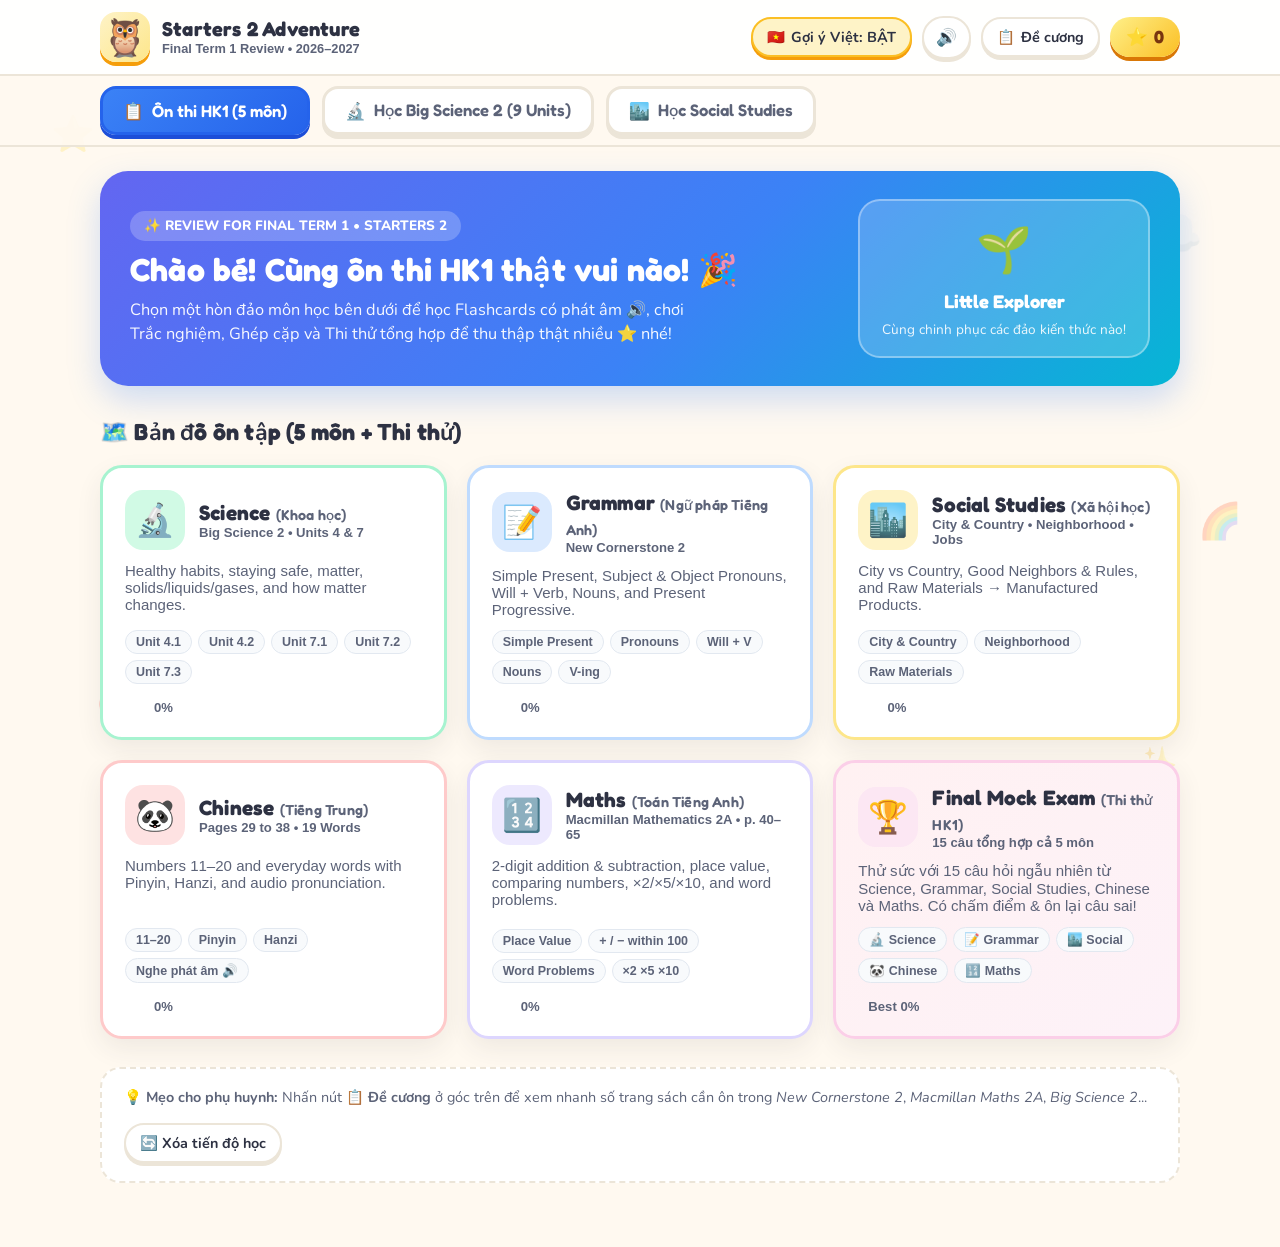
==== commit f6e71b8f: "Add Social Studies tab (World Windows: The City and the Country + Neighborhood + Jobs)" ====
--- a/review-app/index.html
+++ b/review-app/index.html
@@ -7,7 +7,7 @@
   <link rel="preconnect" href="https://fonts.googleapis.com">
   <link rel="preconnect" href="https://fonts.gstatic.com" crossorigin>
   <link href="https://fonts.googleapis.com/css2?family=Fredoka:wght@400;500;600;700&family=Nunito:wght@500;600;700;800&display=swap" rel="stylesheet">
-  <link rel="stylesheet" href="styles.css" />
+  <link rel="stylesheet" href="styles.css?v=3" />
 </head>
 <body>
   <div class="bg-decor" aria-hidden="true">
@@ -52,6 +52,9 @@
       <button class="main-tab" id="tabBigScience" data-main-tab="bigscience">
         <span>🔬</span> Học Big Science 2 (9 Units)
       </button>
+      <button class="main-tab" id="tabSocial" data-main-tab="social">
+        <span>🏙️</span> Học Social Studies
+      </button>
     </div>
   </nav>
 
@@ -73,8 +76,9 @@
   <!-- Confetti Canvas -->
   <canvas id="confettiCanvas" aria-hidden="true"></canvas>
 
-  <script src="data.js"></script>
-  <script src="big-science-data.js"></script>
-  <script src="app.js"></script>
+  <script src="data.js?v=3"></script>
+  <script src="big-science-data.js?v=3"></script>
+  <script src="social-studies-data.js?v=3"></script>
+  <script src="app.js?v=3"></script>
 </body>
 </html>
--- a/review-app/styles.css
+++ b/review-app/styles.css
@@ -1093,6 +1093,15 @@
   border-color: #2563eb;
   box-shadow: 0 4px 0 #1d4ed8;
 }
+.main-tab[data-main-tab="social"].active {
+  background: linear-gradient(135deg, #f59e0b, #d97706);
+  border-color: #d97706;
+  box-shadow: 0 4px 0 #b45309;
+}
+.bs-hero.social-hero {
+  background: linear-gradient(135deg, #d97706 0%, #f59e0b 55%, #fbbf24 100%);
+  box-shadow: 0 14px 30px rgba(245, 158, 11, 0.25);
+}
 
 /* Big Science 2 Learning Tab */
 .bs-hero {
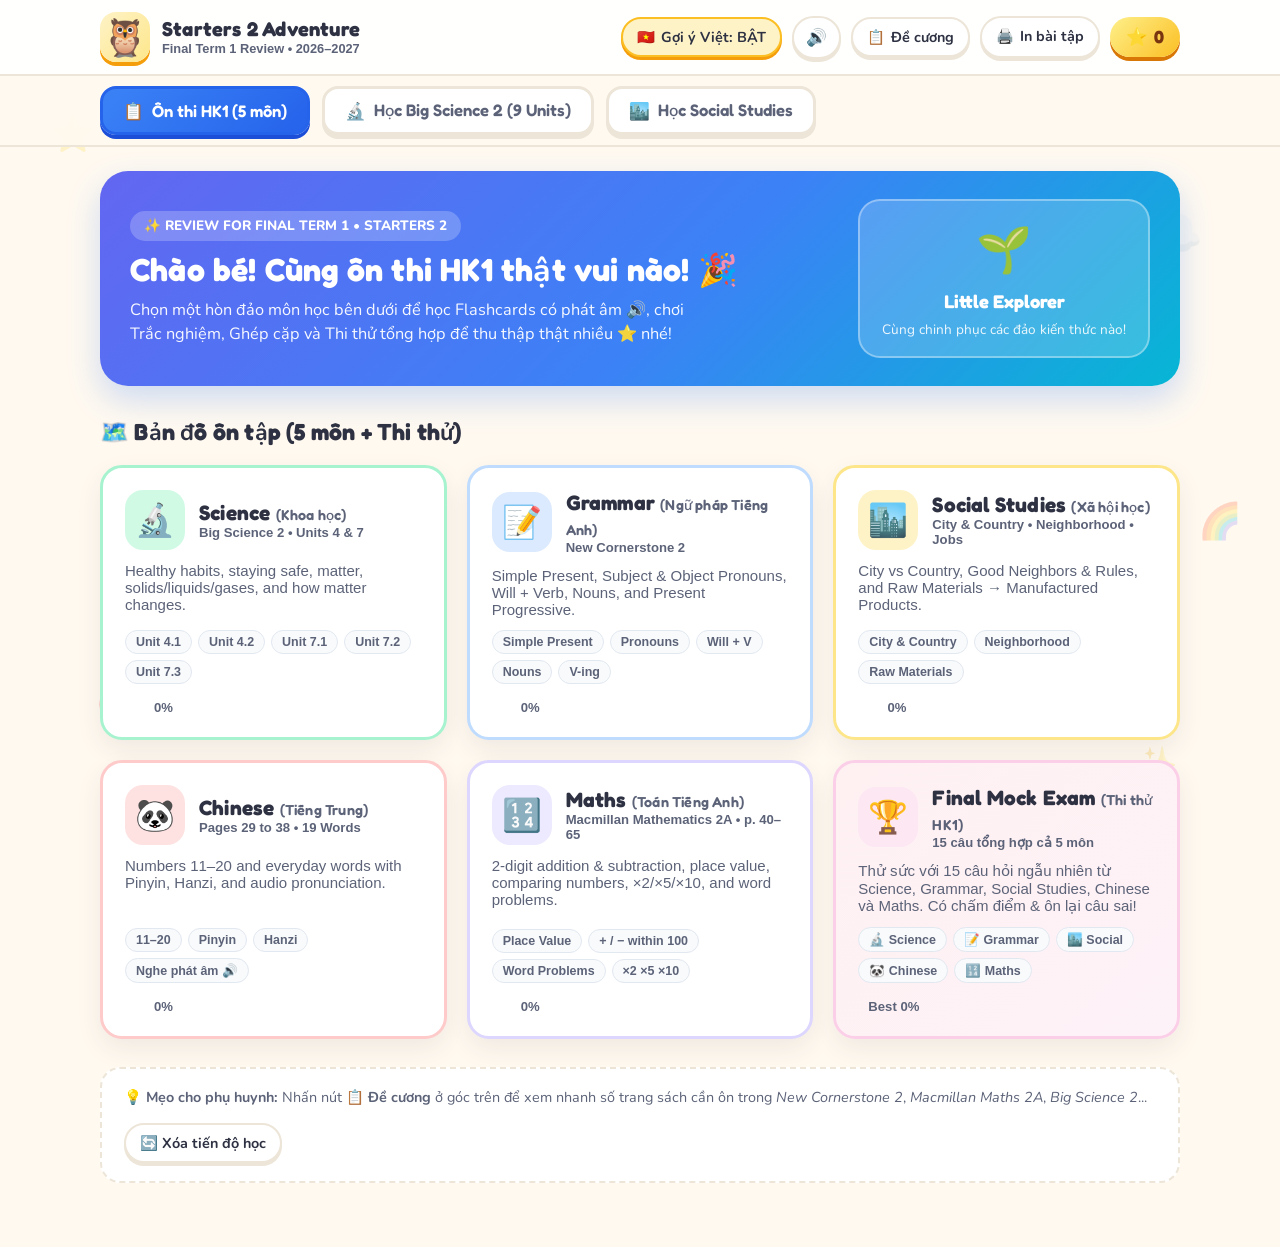
==== commit 27b28459: "Add 5 printable A4 worksheets by subject with Answer Keys" ====
--- a/review-app/index.html
+++ b/review-app/index.html
@@ -36,6 +36,9 @@
         <button class="pill-btn" id="btnSyllabus" title="Xem đề cương & số trang sách">
           📋 <span class="hide-sm">Đề cương</span>
         </button>
+        <a class="pill-btn" href="../print-worksheets/index.html" target="_blank" style="text-decoration:none" title="Mở bộ 5 phiếu bài tập in giấy A4">
+          🖨️ <span class="hide-sm">In bài tập</span>
+        </a>
         <div class="star-badge" id="starCounter" title="Số sao bé đạt được">
           <span class="star-icon">⭐</span>
           <span id="totalStars">0</span>
